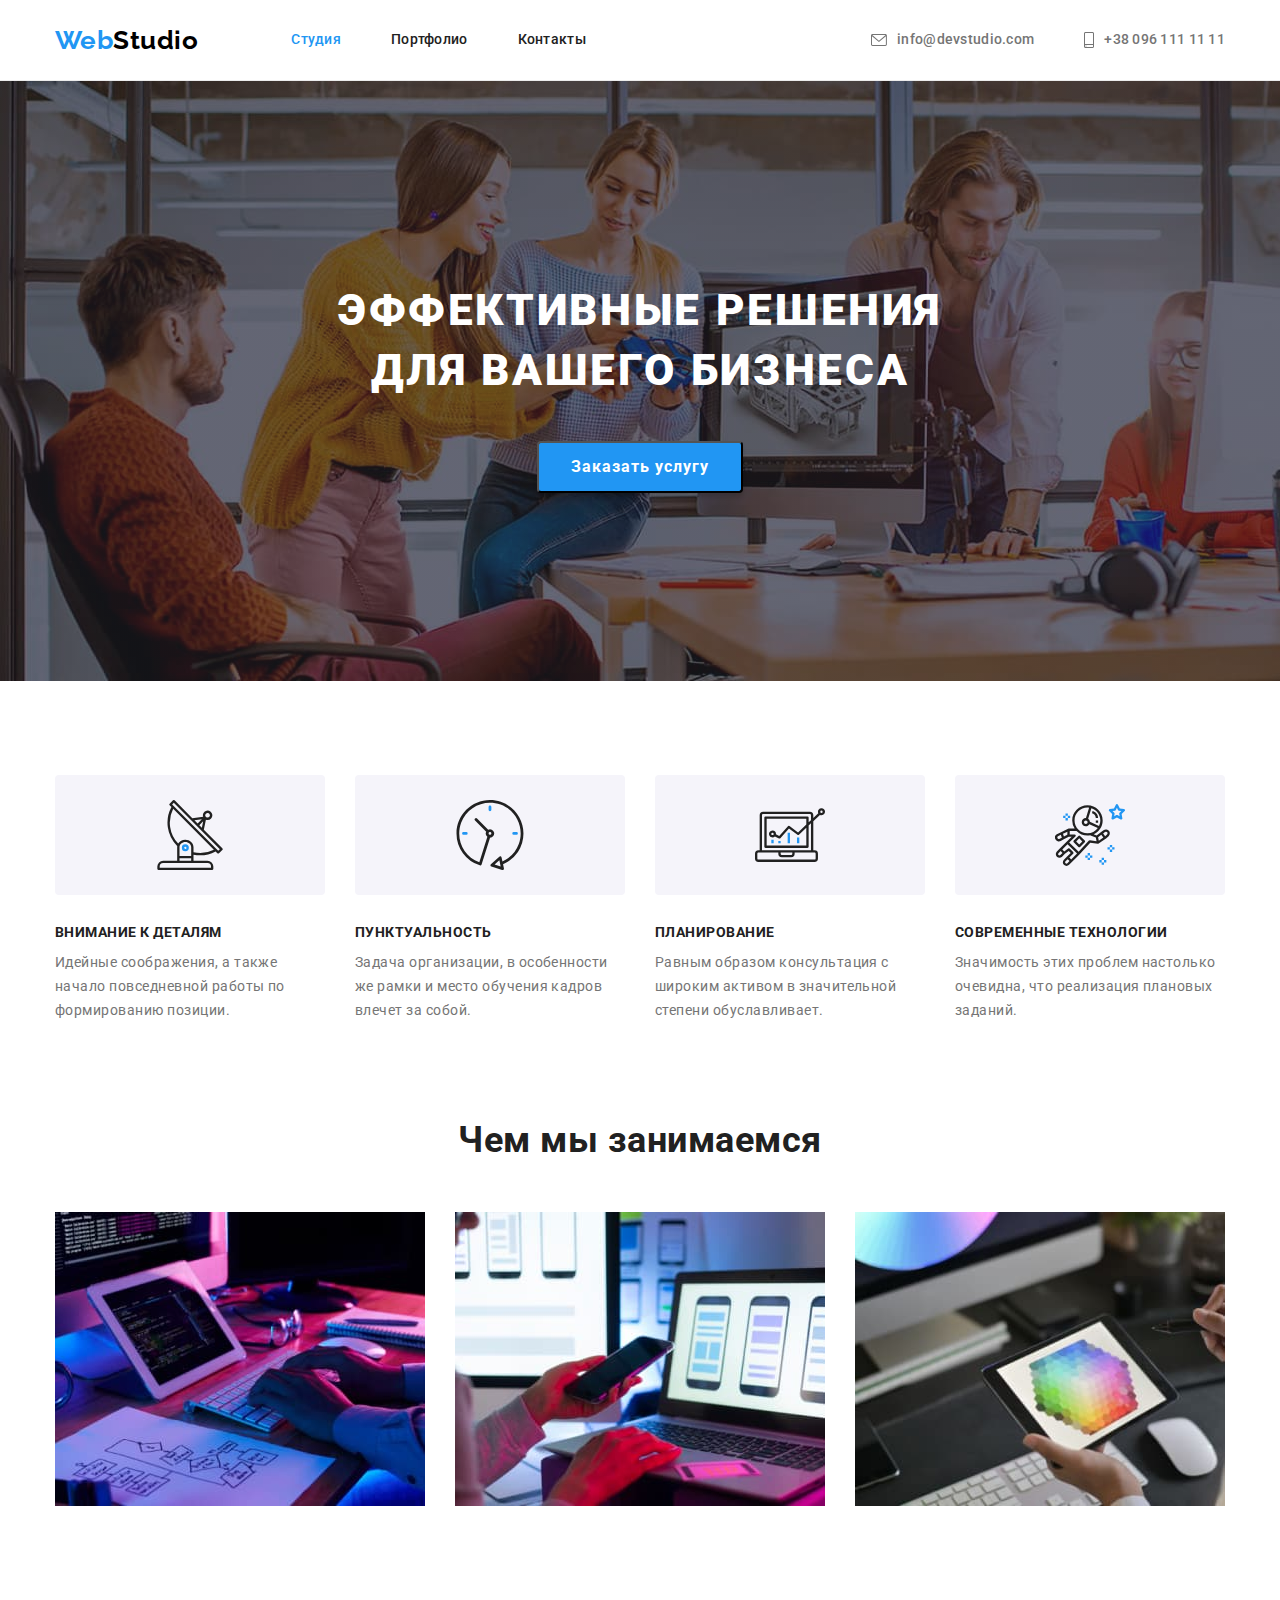
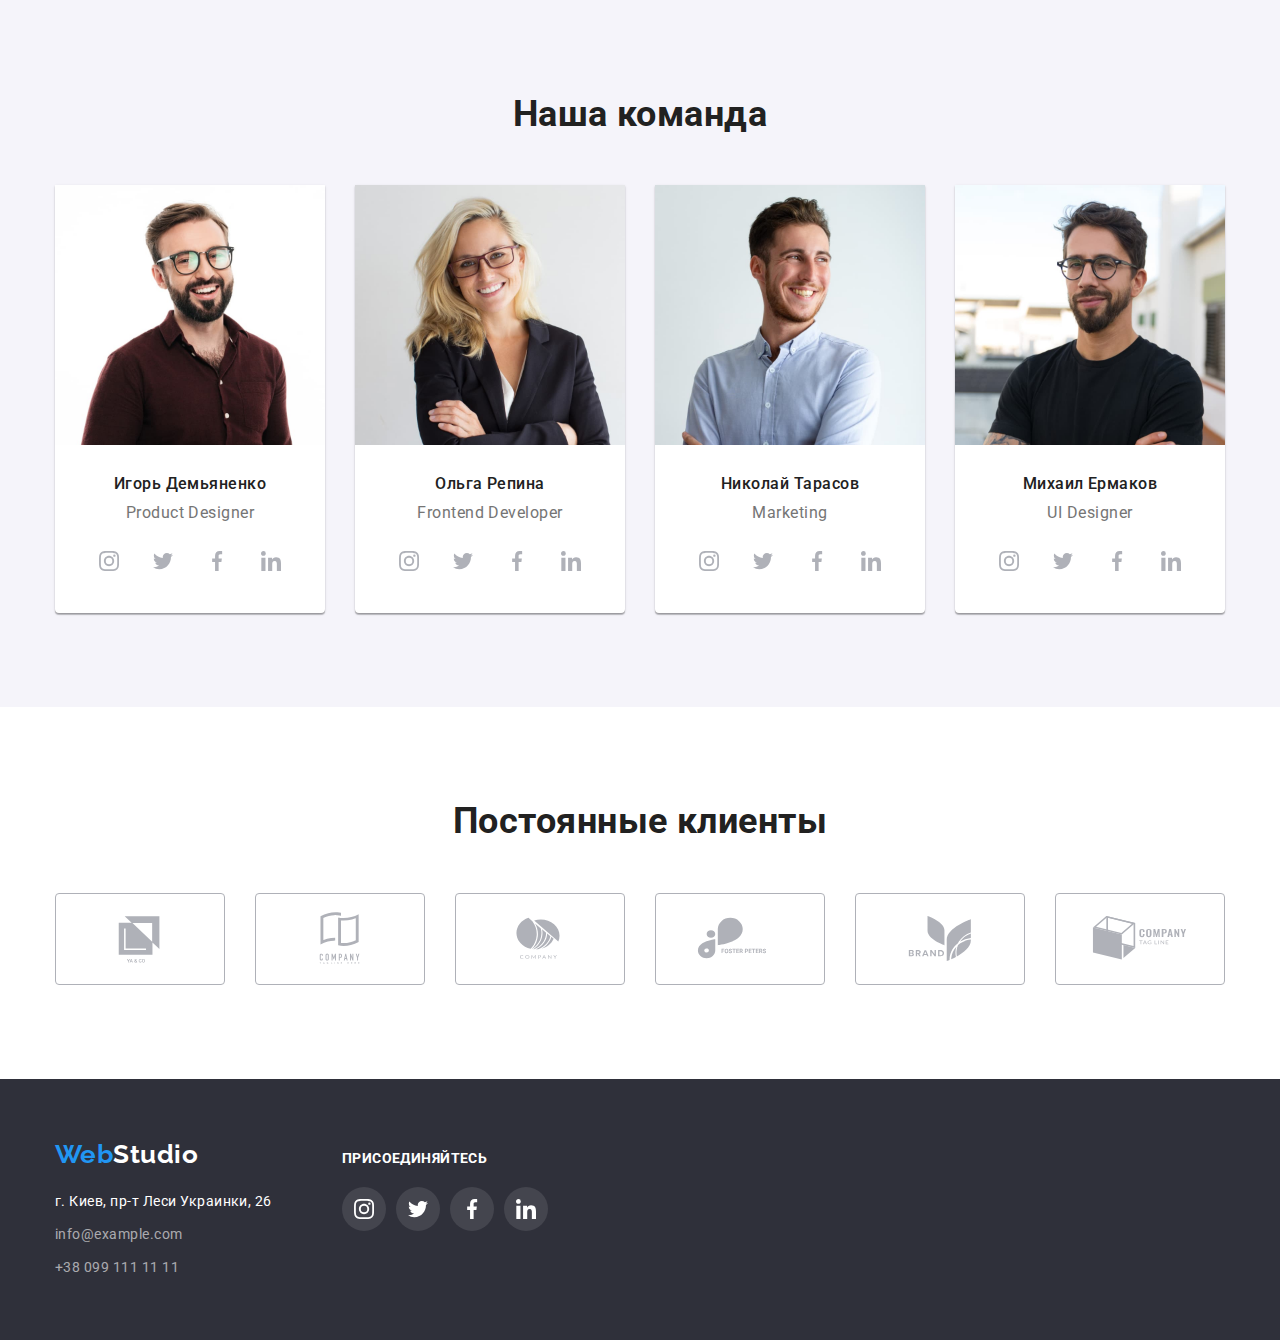
==== index.html @ 485bf885 "Вносит правки предыдущего ДЗ" ====
<!DOCTYPE html>
<html lang="ru">
  <head>
    <meta charset="UTF-8" />
    <meta http-equiv="X-UA-Compatible" content="IE=edge" />
    <meta name="viewport" content="width=device-width, initial-scale=1.0" />
    <title>WebStudio</title>
    <link rel="preconnect" href="https://fonts.googleapis.com" />
    <link rel="preconnect" href="https://fonts.gstatic.com" crossorigin />
    <link
      href="https://fonts.googleapis.com/css2?family=Raleway:wght@700&family=Roboto:wght@400;500;700;900&display=swap"
      rel="stylesheet"
    />
    <link rel="stylesheet" href="./modern-normalize.css" />
    <link rel="stylesheet" href="./css/styles.css" />
  </head>
  <body>
    <!-- шапка сайта-->
    <header class="page-header">
      <div class="container main-header">
        <nav class="main-header">
          <a class="logo-header" href="index.html"><span class="logo-accent">Web</span>Studio</a>
          <ul class="site-nav">
            <li class="item"><a href="" class="link current">Студия</a></li>
            <li class="item"><a href="portfolio.html" class="link">Портфолио</a></li>
            <li class="item"><a href="" class="link">Контакты</a></li>
          </ul>
        </nav>

        <ul class="auth-nav">
          <li class="item">
            <a href="mailto:info@devstudio.com" class="link"
              ><svg class="nav-icon" width="16" height="12">
                <use href="./images/icons.svg#letter"></use>
              </svg>
              info@devstudio.com</a
            >
          </li>
          <li class="item">
            <a href="tel:+380961111111" class="link">
              <svg class="nav-icon" width="10" height="16">
                <use href="./images/icons.svg#smartphone"></use>
              </svg>
              +38 096 111 11 11</a
            >
          </li>
        </ul>
      </div>
    </header>
    <main>
      <!-- Герой -->
      <section class="hero">
        <div class="container">
          <h1 class="hero-title">
            Эффективные решения<br />
            для вашего бизнеса
          </h1>
          <button type="button" class="hero-button">Заказать услугу</button>
        </div>
      </section>

      <!-- Преимущества -->

      <section class="section">
        <div class="container">
          <h2 class="visually-hidden">Наши преимущества</h2>
          <ul class="advantages-list">
            <li class="advantages-item">
              <div class="advantages-thumb">
                <svg class="advantages-icon">
                  <use href="./images/icons.svg#antenna"></use>
                </svg>
              </div>
              <h3 class="advantages-title">Внимание к деталям</h3>
              <p class="advantages-text">
                Идейные соображения, а также начало повседневной работы по формированию позиции.
              </p>
            </li>
            <li class="advantages-item">
              <div class="advantages-thumb">
                <svg class="advantages-icon">
                  <use href="./images/icons.svg#clock"></use>
                </svg>
              </div>

              <h3 class="advantages-title">Пунктуальность</h3>
              <p class="advantages-text">
                Задача организации, в особенности же рамки и место обучения кадров влечет за собой.
              </p>
            </li>
            <li class="advantages-item">
              <div class="advantages-thumb">
                <svg class="advantages-icon">
                  <use href="./images/icons.svg#diagram"></use>
                </svg>
              </div>

              <h3 class="advantages-title">Планирование</h3>
              <p class="advantages-text">
                Равным образом консультация с широким активом в значительной степени обуславливает.
              </p>
            </li>
            <li class="advantages-item">
              <div class="advantages-thumb">
                <svg class="advantages-icon">
                  <use href="./images/icons.svg#astronaut"></use>
                </svg>
              </div>

              <h3 class="advantages-title">Современные технологии</h3>
              <p class="advantages-text">
                Значимость этих проблем настолько очевидна, что реализация плановых заданий.
              </p>
            </li>
          </ul>
        </div>
      </section>
      <!-- Чем мы занимаемся -->
      <section class="works-section section">
        <div class="container">
          <h2 class="section-title">Чем мы занимаемся</h2>
          <ul class="works-list">
            <li class="item">
              <img
                src="./images/box-1.jpg"
                alt="руки на клавиатуре печатают разметку"
                width="370"
                height="294"
              />
            </li>
            <li class="item">
              <img
                src="./images/box-2.jpg"
                alt="женщина за ноутбуком держит смартфон в руке "
                width="370"
                height="294"
              />
            </li>
            <li class="item">
              <img
                src="./images/box-3.jpg"
                alt="планшет с градиентом цветов в руке"
                width="370"
                height="294"
              />
            </li>
          </ul>
        </div>
      </section>
      <!-- Наша команда -->
      <section class="section team">
        <div class="container">
          <h2 class="section-title">Наша команда</h2>
          <ul class="team-list">
            <li class="item">
              <img
                src="./images/command/1-igor.jpg"
                alt="Мужчина в очках и бордовой рубашке"
                width="270"
                height="260"
              />

              <div class="team-card-content">
                <h3 class="team-title">Игорь Демьяненко</h3>
                <p lang="en" class="team-text">Product Designer</p>
                <ul class="team-icon-list">
                  <li class="icon-item">
                    <a href="" class="team-link link">
                      <svg class="icon-networks" width="20" height="20">
                        <use href="./images/icons.svg#instagram"></use>
                      </svg>
                    </a>
                  </li>
                  <li class="icon-item">
                    <a href="" class="team-link link">
                      <svg class="icon-networks" width="20" height="20">
                        <use href="./images/icons.svg#twitter"></use>
                      </svg>
                    </a>
                  </li>
                  <li class="icon-item">
                    <a href="" class="team-link link">
                      <svg class="icon-networks" width="20" height="20">
                        <use href="./images/icons.svg#facebook"></use>
                      </svg>
                    </a>
                  </li>
                  <li class="icon-item">
                    <a href="" class="team-link link">
                      <svg class="icon-networks" width="20" height="20">
                        <use href="./images/icons.svg#linkedin"></use>
                      </svg>
                    </a>
                  </li>
                </ul>
              </div>
            </li>
            <li class="item">
              <img
                src="./images/command/2-olga.jpg"
                alt="Светловолосая женщина в очках"
                width="270"
                height="260"
              />

              <div class="team-card-content">
                <h3 class="team-title">Ольга Репина</h3>
                <p lang="en" class="team-text">Frontend Developer</p>
                <ul class="team-icon-list">
                  <li class="icon-item">
                    <a href="" class="team-link link">
                      <svg class="icon-networks" width="20" height="20">
                        <use href="./images/icons.svg#instagram"></use>
                      </svg>
                    </a>
                  </li>
                  <li class="icon-item">
                    <a href="" class="team-link link">
                      <svg class="icon-networks" width="20" height="20">
                        <use href="./images/icons.svg#twitter"></use>
                      </svg>
                    </a>
                  </li>
                  <li class="icon-item">
                    <a href="" class="team-link link">
                      <svg class="icon-networks" width="20" height="20">
                        <use href="./images/icons.svg#facebook"></use>
                      </svg>
                    </a>
                  </li>
                  <li class="icon-item">
                    <a href="" class="team-link link">
                      <svg class="icon-networks" width="20" height="20">
                        <use href="./images/icons.svg#linkedin"></use>
                      </svg>
                    </a>
                  </li>
                </ul>
              </div>
            </li>
            <li class="item">
              <img
                src="./images/command/3-nikolay.jpg"
                alt="Мужчина в голубой рубашке"
                width="270"
              />

              <div class="team-card-content">
                <h3 class="team-title">Николай Тарасов</h3>
                <p lang="en" class="team-text">Marketing</p>
                <ul class="team-icon-list">
                  <li class="icon-item">
                    <a href="" class="team-link link">
                      <svg class="icon-networks" width="20" height="20">
                        <use href="./images/icons.svg#instagram"></use>
                      </svg>
                    </a>
                  </li>
                  <li class="icon-item">
                    <a href="" class="team-link link">
                      <svg class="icon-networks" width="20" height="20">
                        <use href="./images/icons.svg#twitter"></use>
                      </svg>
                    </a>
                  </li>
                  <li class="icon-item">
                    <a href="" class="team-link link">
                      <svg class="icon-networks" width="20" height="20">
                        <use href="./images/icons.svg#facebook"></use>
                      </svg>
                    </a>
                  </li>
                  <li class="icon-item">
                    <a href="" class="team-link link">
                      <svg class="icon-networks" width="20" height="20">
                        <use href="./images/icons.svg#linkedin"></use>
                      </svg>
                    </a>
                  </li>
                </ul>
              </div>
            </li>
            <li class="item">
              <img
                src="./images/command/4-mihail.jpg"
                alt="Мужчина в очках и черной футболке"
                width="270"
                height="260"
              />

              <div class="team-card-content">
                <h3 class="team-title">Михаил Ермаков</h3>
                <p lang="en" class="team-text">UI Designer</p>
                <ul class="team-icon-list">
                  <li class="icon-item">
                    <a href="" class="team-link link">
                      <svg class="icon-networks" width="20" height="20">
                        <use href="./images/icons.svg#instagram"></use>
                      </svg>
                    </a>
                  </li>
                  <li class="icon-item">
                    <a href="" class="team-link link">
                      <svg class="icon-networks" width="20" height="20">
                        <use href="./images/icons.svg#twitter"></use>
                      </svg>
                    </a>
                  </li>
                  <li class="icon-item">
                    <a href="" class="team-link link">
                      <svg class="icon-networks" width="20" height="20">
                        <use href="./images/icons.svg#facebook"></use>
                      </svg>
                    </a>
                  </li>
                  <li class="icon-item">
                    <a href="" class="team-link link">
                      <svg class="icon-networks" width="20" height="20">
                        <use href="./images/icons.svg#linkedin"></use>
                      </svg>
                    </a>
                  </li>
                </ul>
              </div>
            </li>
          </ul>
        </div>
      </section>
      <!--Клиенты-->
      <section class="section">
        <div class="container">
          <h2 class="section-title">Постоянные клиенты</h2>
          <ul class="clients-list">
            <li class="clients-item item">
              <a class="clients-link link" href="">
                <svg class="icon-clients" width="106" height="60">
                  <use href="./images/icons.svg#Logo"></use>
                </svg>
              </a>
            </li>
            <li class="clients-item item">
              <a class="clients-link link" href="">
                <svg class="icon-clients" width="106" height="60">
                  <use href="./images/icons.svg#Logo-1"></use>
                </svg>
              </a>
            </li>
            <li class="clients-item item">
              <a class="clients-link link" href="">
                <svg class="icon-clients" width="106" height="60">
                  <use href="./images/icons.svg#Logo-2"></use>
                </svg>
              </a>
            </li>
            <li class="clients-item item">
              <a class="clients-link link" href="">
                <svg class="icon-clients" width="106" height="60">
                  <use href="./images/icons.svg#Logo-3"></use>
                </svg>
              </a>
            </li>
            <li class="clients-item item">
              <a class="clients-link link" href="">
                <svg class="icon-clients" width="106" height="60">
                  <use href="./images/icons.svg#Logo-4"></use>
                </svg>
              </a>
            </li>
            <li class="clients-item item">
              <a class="clients-link link" href="">
                <svg class="icon-clients" width="106" height="60">
                  <use href="./images/icons.svg#Logo-5"></use>
                </svg>
              </a>
            </li>
          </ul>
        </div>
      </section>
    </main>
    <!-- Футер -->
    <footer class="main-footer">
      <div class="container footer-box">
        <div>
          <a class="logo-footer" href="index.html"><span class="logo-accent">Web</span>Studio</a>
          <address>
            <ul class="add">
              <li class="add-item item">
                <a
                  href="https://goo.gl/maps/64KcN4ARRGodhjcC8"
                  class="add-link"
                  target="_blank"
                  rel="noopener noreferrer nofollow"
                >
                  г. Киев, пр-т Леси Украинки, 26</a
                >
              </li>
              <li class="add-item item">
                <a href="mailto:info@example.com" class="link">info@example.com</a>
              </li>
              <li class="add-item item">
                <a href="tel:+380991111111" class="link">+38 099 111 11 11</a>
              </li>
            </ul>
          </address>
        </div>
        <div class="footer-networks">
          <p class="footer-text">присоединяйтесь</p>
          <ul class="footer-icon-list">
            <li class="icon-item">
              <a href="" class="footer-link link">
                <svg class="icon-networks" width="20" height="20">
                  <use href="./images/icons.svg#instagram"></use>
                </svg>
              </a>
            </li>
            <li class="icon-item">
              <a href="" class="footer-link link">
                <svg class="icon-networks" width="20" height="20">
                  <use href="./images/icons.svg#twitter"></use>
                </svg>
              </a>
            </li>
            <li class="icon-item">
              <a href="" class="footer-link link">
                <svg class="icon-networks" width="20" height="20">
                  <use href="./images/icons.svg#facebook"></use>
                </svg>
              </a>
            </li>
            <li class="icon-item">
              <a href="" class="footer-link link">
                <svg class="icon-networks" width="20" height="20">
                  <use href="./images/icons.svg#linkedin"></use>
                </svg>
              </a>
            </li>
          </ul>
        </div>
      </div>
    </footer>
  </body>
</html>
---- css/styles.css ----
/* основной цвет текста #757575 */
/* цвет заголовков #212121 */
/* акцент #2196F3 */
/* белый цвет текста #FFFFFF */
/* черный цвет лого #000000 */
/* цвет  фона нашей команды  #F5F4FA*/
/* цвет фона футера #2F303A */
/* цвет с прозрачностью rgba(255, 255, 255, 0.6); */
/* цвет соцсетей #AFB1B8 */
:root {
  --primary-text-color: #757575;
  --title-color: #212121;
  --accent-color: #2196f3;
  --primary-white-color: #ffffff;
  --logo-black-color: #000000;
  --networks-icons-color: #afb1b8;
  --background-color-command: #f5f4fa;
  --background-color-footer: #2f303a;
  --border-portfolio-color: #eeeeee;
  --background-footer-icon: rgba(255, 255, 255, 0.1);
  --box-shadow-color: 0px 1px 3px rgba(0, 0, 0, 0.12), 0px 1px 1px rgba(0, 0, 0, 0.14),
    0px 2px 1px rgba(0, 0, 0, 0.2);
  --box-shadow-button-filter: 0px 3px 1px rgba(0, 0, 0, 0.1), 0px 1px 2px rgba(0, 0, 0, 0.08),
    0px 2px 2px rgba(0, 0, 0, 0.12);
  --box-shadow-exemples-work: 0px 1px 1px rgba(0, 0, 0, 0.12), 0px 4px 4px rgba(0, 0, 0, 0.06),
    1px 4px 6px rgba(0, 0, 0, 0.16);
  --main-gap: 30px;
}
body {
  margin: 0;
  color: var(--primary-text-color);
  background-color: var(--primary-white-color);

  font-family: 'Roboto', sans-serif;
  letter-spacing: 0.03em;
}
img {
  display: block;
  max-width: 100%;
  height: auto;
}
ul {
  padding: 0;
  margin: 0;
  list-style: none;
}
.container {
  margin-left: auto;
  margin-right: auto;
  width: 1200px;
  padding-left: 15px;
  padding-right: 15px;
}

.visually-hidden {
  position: absolute;
  white-space: nowrap;
  width: 1px;
  height: 1px;
  overflow: hidden;
  border: 0;
  padding: 0;
  clip: rect(0 0 0 0);
  clip-path: inset(50%);
  margin: -1px;
}

/* -------LOGO------ */

.logo-header,
.logo-footer {
  font-family: 'Raleway', cursive;
  font-weight: 700;
  font-size: 26px;
  line-height: 1.19;
  text-decoration: none;
}

.logo-header {
  margin-right: 93px;

  color: var(--logo-black-color);
}
.logo-accent {
  color: var(--accent-color);
}
.logo-footer {
  display: inline-block;
  margin-bottom: 20px;

  color: var(--primary-white-color);
}

/* ----------HEADER--------*/
.main-header {
  display: flex;
  align-items: center;
}
.site-nav {
  display: flex;
}

.site-nav .item:not(:last-child) {
  margin-right: 50px;
}

.site-nav .link {
  display: block;
  padding-top: 32px;
  padding-bottom: 32px;

  color: var(--title-color);
  font-weight: 500;
  font-size: 14px;
  line-height: 1.14;
  letter-spacing: 0.02em;
  text-decoration: none;
}
.site-nav .link:hover,
.site-nav .link:focus {
  color: var(--accent-color);
}
.site-nav .link.current {
  color: var(--accent-color);
}
/* -----------AUTH-NAV-------- */
.auth-nav {
  display: flex;
  margin-left: auto;
}
.auth-nav .item + .item {
  margin-left: 50px;
}
.auth-nav .link {
  display: flex;
  color: var(--primary-text-color);
  font-weight: 500;
  font-size: 14px;
  line-height: 1.14;
  letter-spacing: 0.02em;
  text-decoration: none;
  align-items: center;
}
.nav-icon {
  margin-right: 10px;
  fill: currentColor;
}
.auth-nav .link:hover,
.auth-nav .link:focus {
  color: var(--accent-color);
}
.page-header {
  background-color: var(--primary-white-color);
  border-bottom: 1px solid #ececec;
}
/*-------HERO--------*/

.hero {
  max-width: 1600px;
  height: 600px;
  margin-left: auto;
  margin-right: auto;
  background-image: linear-gradient(to right, rgba(47, 48, 58, 0.4), rgba(47, 48, 58, 0.4)),
    url(../images/overlay.jpg);
  padding: 200px 0;
  background-color: var(--background-color-footer);
  text-align: center;
}
.hero-title {
  margin-top: 0;
  margin-bottom: 40px;

  color: var(--primary-white-color);
  font-weight: 900;
  font-size: 44px;
  line-height: 1.36;
  letter-spacing: 0.06em;
  text-transform: uppercase;
}
.hero .hero-button {
  display: inline-block;
  padding: 10px 32px;

  color: var(--primary-white-color);
  background-color: var(--accent-color);
  box-shadow: 0px 4px 4px rgba(0, 0, 0, 0.15);

  font-weight: 700;
  font-size: 16px;
  line-height: 1.8;
  align-items: center;
  letter-spacing: 0.06em;
  border-radius: 4px;
  font-family: inherit;
  cursor: pointer;
}

/* основной контент */
.section {
  padding-top: 94px;
  padding-bottom: 94px;
}
.works-section {
  padding-top: 0;
}
.section-title {
  margin-top: 0;
  margin-bottom: 50px;

  color: var(--title-color);

  font-weight: 700;
  font-size: 36px;
  line-height: 1.16;
  text-align: center;
}
.team-title,
.advantages-title,
.portfolio-title {
  margin-top: 0;
  margin-bottom: 10px;
  color: var(--title-color);

  font-weight: 700;
  font-size: 14px;
  line-height: 1.14;
}

/* ------ADVANTAGES-------- */
.advantages-list {
  display: flex;
}
.advantages-item {
  flex-basis: calc(100% / 4);
}

.advantages-item:not(:last-child) {
  margin-right: var(--main-gap);
}

.advantages-title {
  text-transform: uppercase;
}
.advantages-text {
  margin-top: 0;
  margin-bottom: 0;
  font-size: 14px;
  line-height: 1.71;
  height: 75px;
}
.advantages-thumb {
  display: flex;
  justify-content: center;
  align-items: center;
  height: 120px;

  margin-bottom: var(--main-gap);

  background-color: var(--background-color-command);
  border-radius: 4px;
}

.advantages-icon {
  width: 70px;
  height: 70px;
}
/* --------WORKS------- */
.works-list {
  display: flex;
}
.works-list .item:not(:last-child) {
  margin-right: var(--main-gap);
}
/* --------TEAM------- */
.team-list .item:not(:last-child) {
  margin-right: var(--main-gap);
}
.team-list .item {
  background-color: var(--primary-white-color);
  box-shadow: var(--box-shadow-color);
  border-radius: 0px 0px 4px 4px;
}
.team-list {
  display: flex;
}

.team-card-content {
  text-align: center;
  padding-top: var(--main-gap);
  padding-bottom: var(--main-gap);
}
.team-title {
  font-weight: 500;
  font-size: 16px;
  line-height: 1.18;
}
.team {
  background-color: var(--background-color-command);
}
.team-text {
  margin-top: 0;
  margin-bottom: 16px;
  font-size: 16px;
  line-height: 1.18;
}
.team-icon-list {
  display: flex;
  padding: 0px 32px;
}
.team-link {
  display: flex;
  justify-content: center;
  align-items: center;
  color: var(--networks-icons-color);
  width: 44px;
  height: 44px;

  border-radius: 50%;
}

.team-link:hover,
.team-link:focus {
  color: var(--primary-white-color);
  background-color: var(--accent-color);
}
.icon-networks {
  fill: currentColor;
}
.icon-item:not(:last-child) {
  margin-right: 10px;
}

/* ------------KLIENTS---------- */

.clients-list {
  display: flex;
}
.clients-link {
  display: flex;
  border: 1px solid var(--networks-icons-color);
  border-radius: 4px;
  width: 170px;
  height: 92px;
  justify-content: center;
  align-items: center;
  color: var(--networks-icons-color);
}
.icon-clients {
  fill: currentColor;
}

.clients-item:not(:last-child) {
  margin-right: var(--main-gap);
}
.clients-link:hover,
.clients-link:focus {
  color: var(--accent-color);
  border: 1px solid var(--accent-color);
}

/* -----------FOOTER--------  */

.footer-box {
  display: flex;
  align-items: baseline;
}
.add {
  font-style: normal;
}
.add-item:not(:last-child) {
  margin-bottom: 9px;
}

.add .link {
  color: rgba(255, 255, 255, 0.6);

  font-size: 14px;
  line-height: 1.71;
  text-decoration: none;
}
.add .add-link {
  color: var(--primary-white-color);

  font-size: 14px;
  line-height: 1.71;
  text-decoration: none;
}
.main-footer {
  padding: 60px 0;
  background-color: var(--background-color-footer);
}

.footer-networks {
  margin-left: 70px;
}
.footer-text {
  margin-bottom: 20px;
  color: var(--primary-white-color);

  margin-top: 0;
  margin-bottom: 20px;
  font-weight: 700;
  font-size: 14px;
  line-height: 1.14;
  letter-spacing: 0.03em;
  text-transform: uppercase;
}
.footer-icon-list {
  display: flex;
}
.footer-link {
  display: flex;
  justify-content: center;
  align-items: center;

  color: var(--primary-white-color);

  width: 44px;
  height: 44px;

  border-radius: 50%;
  background-color: var(--background-footer-icon);
}
.footer-link:hover,
.footer-link:focus {
  background-color: var(--accent-color);
}
/*-----------FILTER--------- */
.filter {
  margin-bottom: 50px;
  display: flex;
  justify-content: center;
}
.filter > .item:not(:last-child) {
  margin-right: 8px;
}
.filter-button {
  border: transparent;
  font-family: inherit;
  cursor: pointer;
  padding: 6px 22px;

  color: var(--title-color);
  background-color: var(--background-color-command);

  font-weight: 500;
  font-size: 16px;
  line-height: 1.62;
  border-radius: 4px;
  text-align: center;
  letter-spacing: 0.03em;
}
.filter-button:hover,
.filter-button:focus {
  color: var(--primary-white-color);
  background-color: var(--accent-color);
  box-shadow: var(--box-shadow-button-filter);
}
.exemples-list {
  display: flex;
  flex-wrap: wrap;

  margin-right: calc(-1 * var(--main-gap));
  margin-bottom: calc(-1 * var(--main-gap));
}
.exemples-item {
  margin-right: var(--main-gap);
  margin-bottom: var(--main-gap);
}

.card-content {
  padding: 20px 24px;
  border: 1px solid var(--border-portfolio-color);
}
.portfolio-title {
  margin-top: 0;
  margin-bottom: 4px;
  font-size: 18px;
  line-height: 2;
  letter-spacing: 0.06em;
}

.portfolio-text {
  margin-top: 0;
  margin-bottom: 0;
  font-size: 16px;
  line-height: 1.87;
  color: var(--primary-text-color);
}
.work-exemples {
  display: block;
  text-decoration: none;
}
.work-exemples:hover,
.work-exemples:focus {
  box-shadow: var(--box-shadow-exemples-work);
}
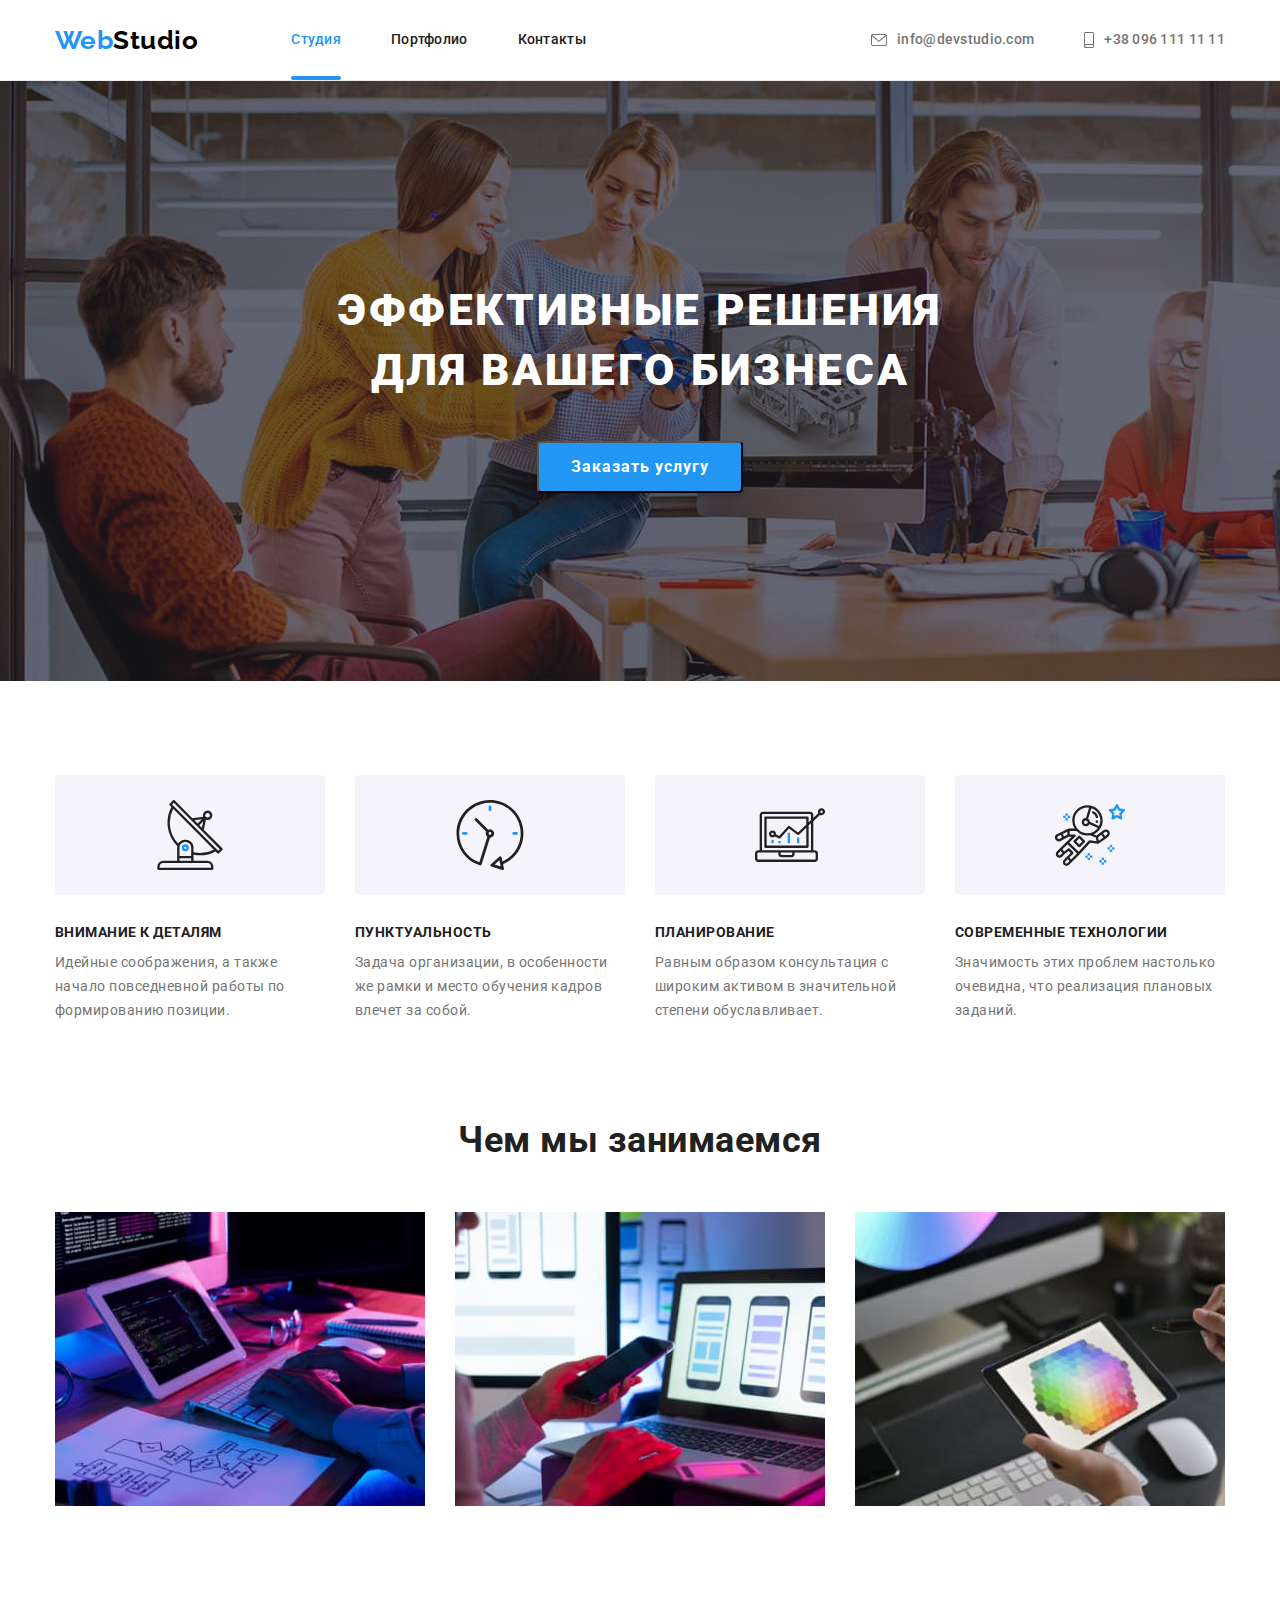
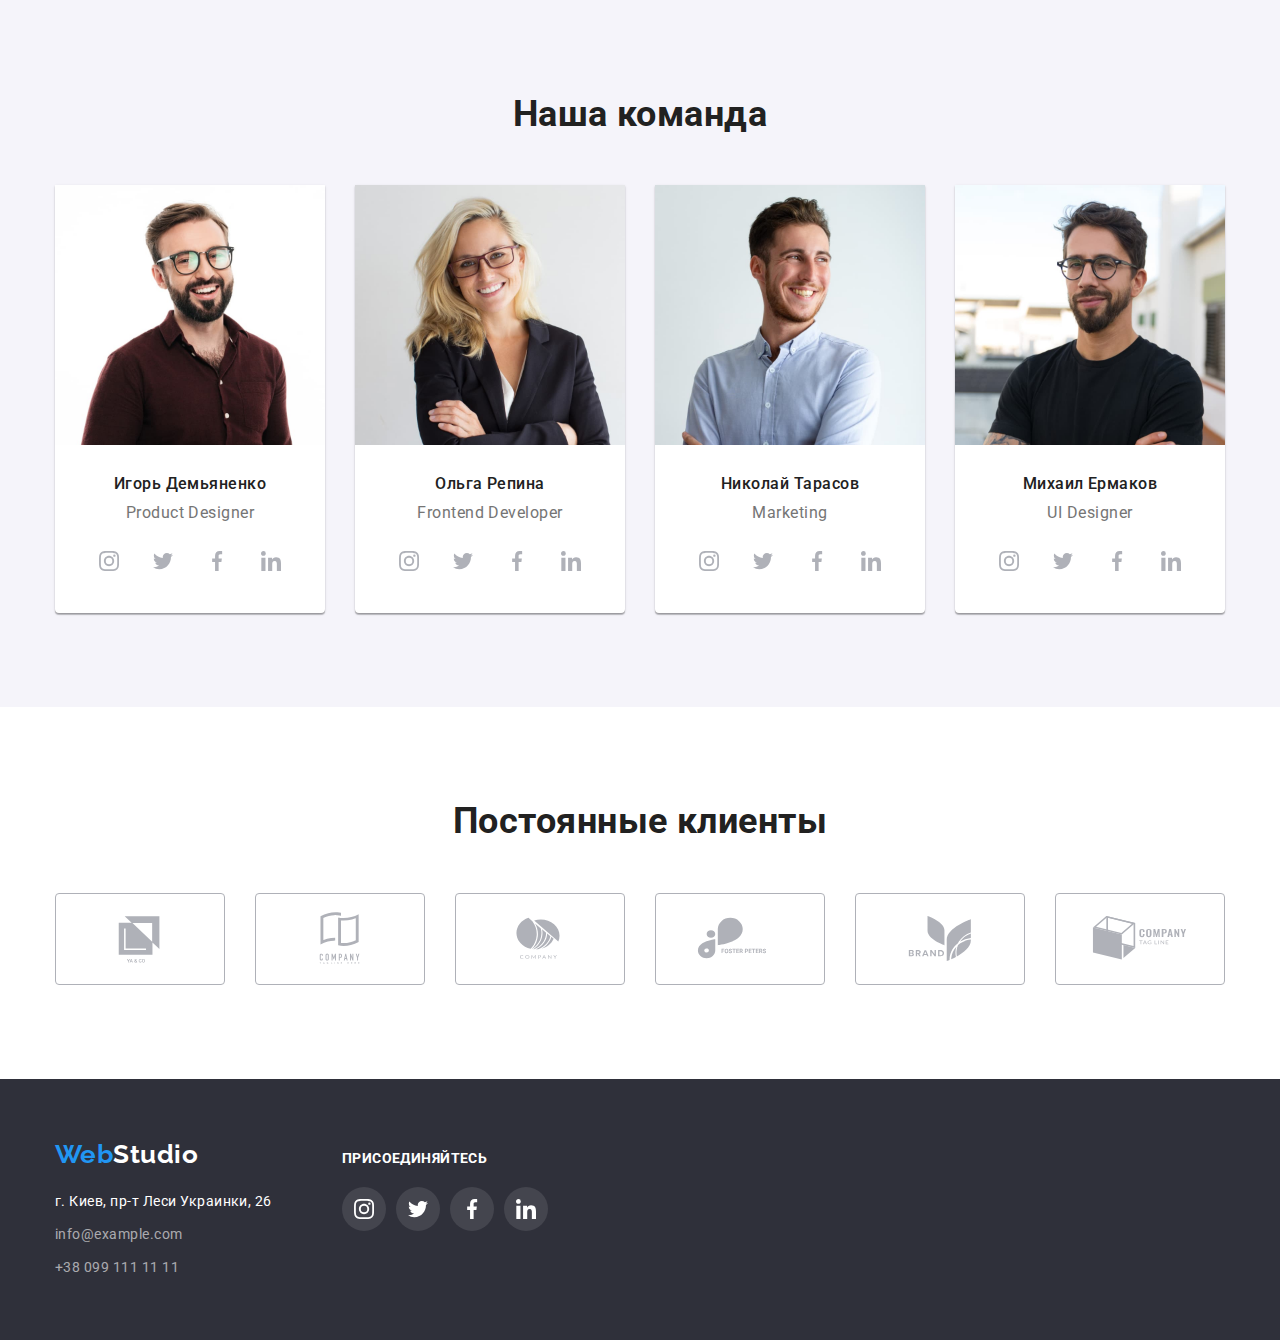
==== commit 46f4a709: "добавляет всплывающий текст в портфолио" ====
--- a/index.html
+++ b/index.html
@@ -21,7 +21,9 @@
         <nav class="main-header">
           <a class="logo-header" href="index.html"><span class="logo-accent">Web</span>Studio</a>
           <ul class="site-nav">
-            <li class="item"><a href="" class="link current">Студия</a></li>
+            <li class="item">
+              <div class="current-studio"><a href="" class="link current">Студия</a></div>
+            </li>
             <li class="item"><a href="portfolio.html" class="link">Портфолио</a></li>
             <li class="item"><a href="" class="link">Контакты</a></li>
           </ul>
--- a/css/styles.css
+++ b/css/styles.css
@@ -123,6 +123,22 @@
 .site-nav .link.current {
   color: var(--accent-color);
 }
+.current-studio {
+  position: relative;
+}
+.current-portfolio {
+  position: relative;
+}
+.site-nav .link.current::after {
+  position: absolute;
+  bottom: 0;
+  right: 0;
+  content: '';
+  width: 100%;
+  height: 4px;
+  background-color: var(--accent-color);
+  border-radius: 2px;
+}
 /* -----------AUTH-NAV-------- */
 .auth-nav {
   display: flex;
@@ -467,6 +483,35 @@
   margin-right: var(--main-gap);
   margin-bottom: var(--main-gap);
 }
+.card-thumb {
+  position: relative;
+}
+.card-thumb::before {
+  position: absolute;
+  content: '';
+  width: 100%;
+  height: 100%;
+  background-color: rgba(33, 150, 243, 0.9);
+
+  opacity: 0;
+}
+
+.thumb-text {
+  position: absolute;
+  top: 50%;
+  left: 50%;
+  transform: translate(-50%, -50%);
+
+  width: 322px;
+}
+.card-text {
+  margin: 0px;
+  font-size: 18px;
+  line-height: 1.56;
+  letter-spacing: 0.03em;
+  color: var(--primary-white-color);
+  opacity: 0;
+}
 
 .card-content {
   padding: 20px 24px;
@@ -491,6 +536,15 @@
   display: block;
   text-decoration: none;
 }
+.work-exemples:hover .card-thumb::before,
+.work-exemples:focus .card-thumb::before {
+  opacity: 1;
+}
+.work-exemples:hover .card-text,
+.work-exemples:focus .card-text {
+  opacity: 1;
+}
+
 .work-exemples:hover,
 .work-exemples:focus {
   box-shadow: var(--box-shadow-exemples-work);
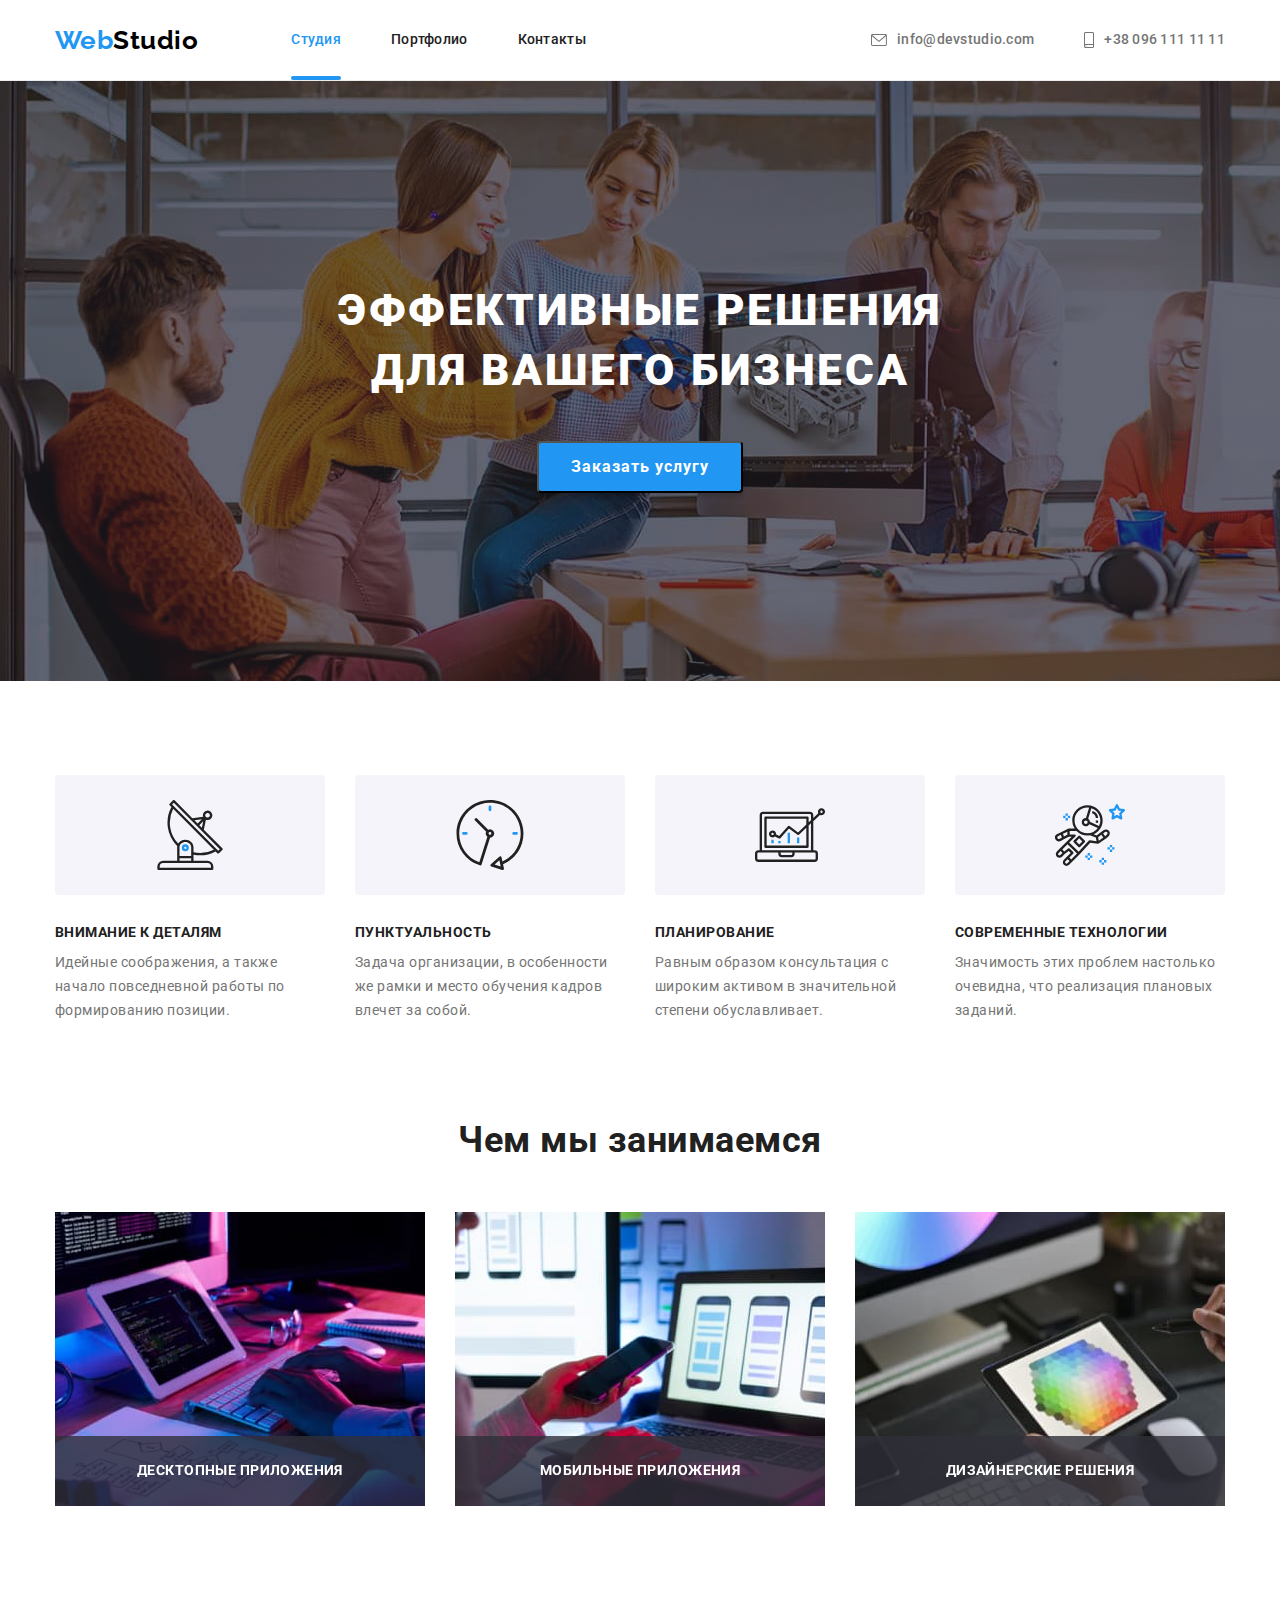
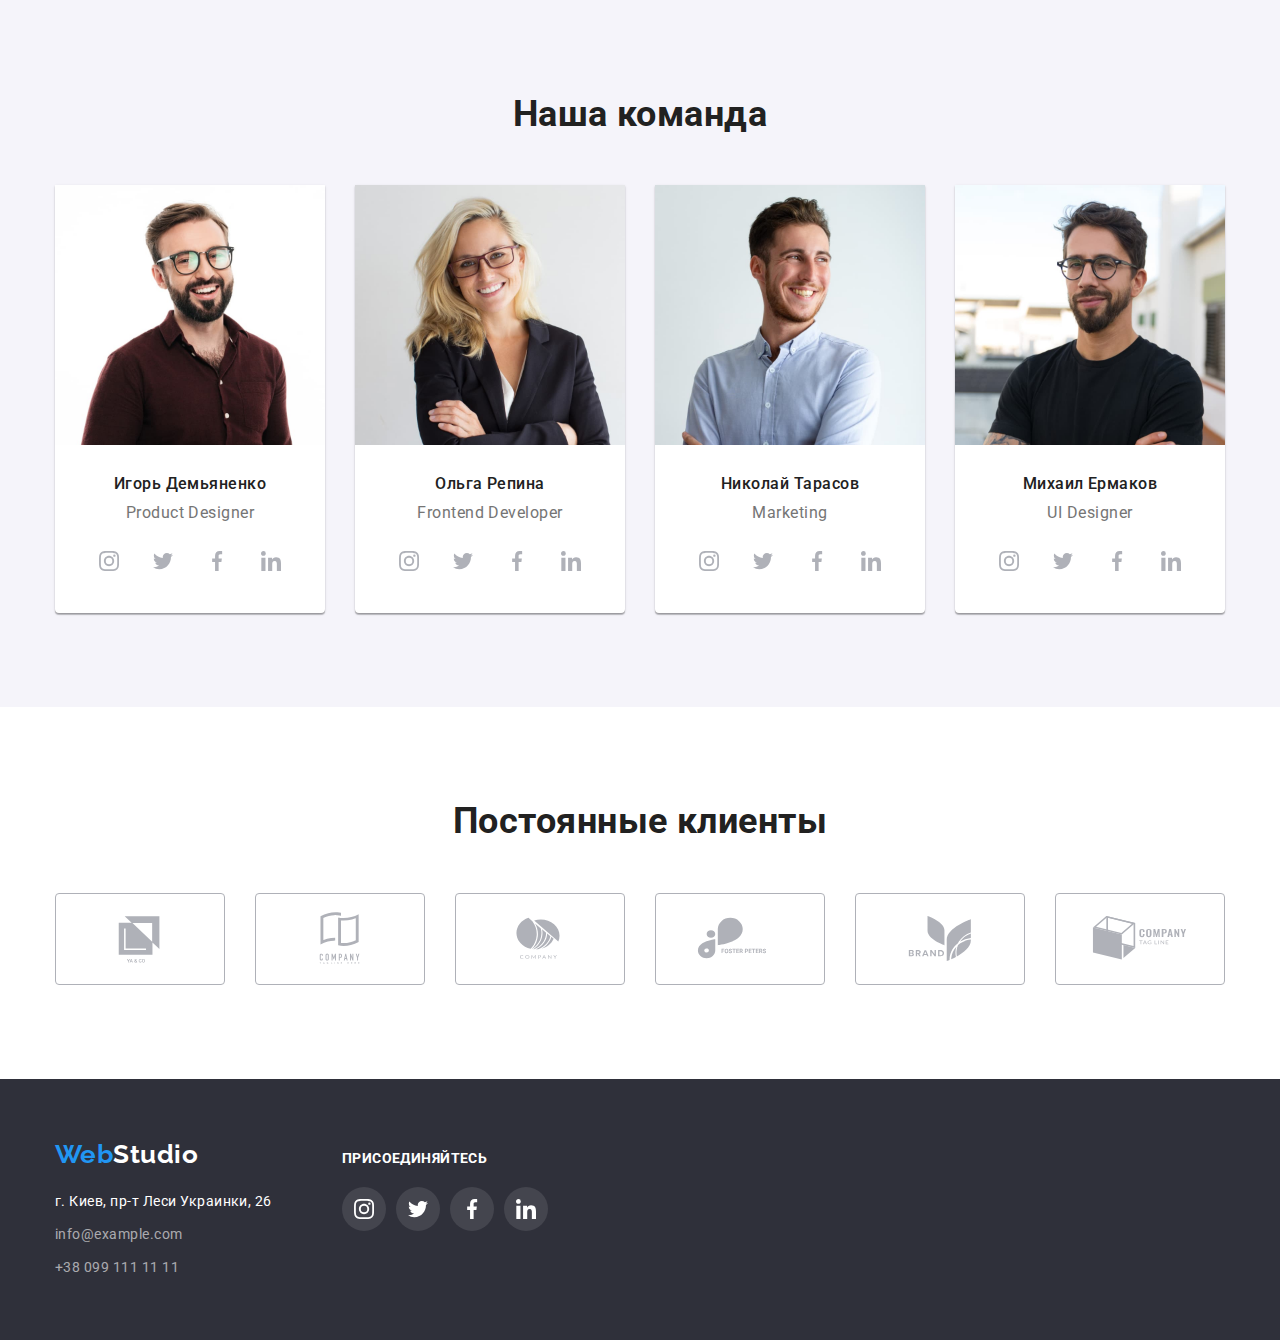
==== commit 2748ad25: "оформляет секцию чем мы занимаемся"" ====
--- a/index.html
+++ b/index.html
@@ -57,7 +57,16 @@
             Эффективные решения<br />
             для вашего бизнеса
           </h1>
-          <button type="button" class="hero-button">Заказать услугу</button>
+          <div class="backdrop is-hidden" data-modal>
+            <div class="modal">
+              <button type="button" class="button-modal" data-modal-close>
+                <svg class="hero-icon" width="18" height="18">
+                  <use href="./images/icons.svg#close-black"></use>
+                </svg>
+              </button>
+            </div>
+          </div>
+          <button type="button" class="hero-button" data-modal-open>Заказать услугу</button>
         </div>
       </section>
 
@@ -122,29 +131,38 @@
         <div class="container">
           <h2 class="section-title">Чем мы занимаемся</h2>
           <ul class="works-list">
-            <li class="item">
+            <li class="works-item item">
               <img
                 src="./images/box-1.jpg"
                 alt="руки на клавиатуре печатают разметку"
                 width="370"
                 height="294"
               />
-            </li>
-            <li class="item">
+              <div class="works-background-text">
+                <p class="works-text">Десктопные приложения</p>
+              </div>
+            </li>
+            <li class="works-item item">
               <img
                 src="./images/box-2.jpg"
                 alt="женщина за ноутбуком держит смартфон в руке "
                 width="370"
                 height="294"
               />
-            </li>
-            <li class="item">
+              <div class="works-background-text">
+                <p class="works-text">Мобильные приложения</p>
+              </div>
+            </li>
+            <li class="works-item item">
               <img
                 src="./images/box-3.jpg"
                 alt="планшет с градиентом цветов в руке"
                 width="370"
                 height="294"
               />
+              <div class="works-background-text">
+                <p class="works-text">Дизайнерские решения</p>
+              </div>
             </li>
           </ul>
         </div>
@@ -440,5 +458,6 @@
         </div>
       </div>
     </footer>
+    <script src="./js/modal.js"></script>
   </body>
 </html>
--- a/css/styles.css
+++ b/css/styles.css
@@ -24,7 +24,12 @@
     0px 2px 2px rgba(0, 0, 0, 0.12);
   --box-shadow-exemples-work: 0px 1px 1px rgba(0, 0, 0, 0.12), 0px 4px 4px rgba(0, 0, 0, 0.06),
     1px 4px 6px rgba(0, 0, 0, 0.16);
+  --box-shadow-modal: 0px 1px 3px rgba(0, 0, 0, 0.12), 0px 1px 1px rgba(0, 0, 0, 0.14),
+    0px 2px 1px rgba(0, 0, 0, 0.2);
+  --backdrop-color: rgba(0, 0, 0, 0.2);
   --main-gap: 30px;
+  --timing-function: cubic-bezier(0.4, 0, 0.2, 1);
+  --time: 250ms;
 }
 body {
   margin: 0;
@@ -33,6 +38,15 @@
 
   font-family: 'Roboto', sans-serif;
   letter-spacing: 0.03em;
+}
+h1,
+h2,
+h3,
+h4,
+h5,
+h6,
+p {
+  margin: 0;
 }
 img {
   display: block;
@@ -115,6 +129,8 @@
   line-height: 1.14;
   letter-spacing: 0.02em;
   text-decoration: none;
+
+  transition: color var(--time) var(--timing-function);
 }
 .site-nav .link:hover,
 .site-nav .link:focus {
@@ -134,6 +150,7 @@
   bottom: 0;
   right: 0;
   content: '';
+
   width: 100%;
   height: 4px;
   background-color: var(--accent-color);
@@ -149,13 +166,17 @@
 }
 .auth-nav .link {
   display: flex;
+
   color: var(--primary-text-color);
+
   font-weight: 500;
   font-size: 14px;
   line-height: 1.14;
   letter-spacing: 0.02em;
   text-decoration: none;
   align-items: center;
+
+  transition: color var(--time) var(--timing-function);
 }
 .nav-icon {
   margin-right: 10px;
@@ -258,8 +279,6 @@
   text-transform: uppercase;
 }
 .advantages-text {
-  margin-top: 0;
-  margin-bottom: 0;
   font-size: 14px;
   line-height: 1.71;
   height: 75px;
@@ -286,6 +305,31 @@
 }
 .works-list .item:not(:last-child) {
   margin-right: var(--main-gap);
+}
+.works-item {
+  position: relative;
+}
+.works-text {
+  font-weight: 700;
+  font-size: 14px;
+  line-height: 1.14;
+  text-align: center;
+  letter-spacing: 0.03em;
+  text-transform: uppercase;
+  color: var(--primary-white-color);
+}
+.works-background-text {
+  position: absolute;
+  bottom: 0;
+  left: 0;
+  height: 70px;
+  width: 100%;
+
+  display: flex;
+  justify-content: center;
+  align-items: center;
+
+  background-color: rgba(47, 48, 58, 0.8);
 }
 /* --------TEAM------- */
 .team-list .item:not(:last-child) {
@@ -314,7 +358,6 @@
   background-color: var(--background-color-command);
 }
 .team-text {
-  margin-top: 0;
   margin-bottom: 16px;
   font-size: 16px;
   line-height: 1.18;
@@ -332,6 +375,8 @@
   height: 44px;
 
   border-radius: 50%;
+  transition: background-color var(--time) var(--timing-function),
+    color var(--time) var(--timing-function);
 }
 
 .team-link:hover,
@@ -353,13 +398,18 @@
 }
 .clients-link {
   display: flex;
-  border: 1px solid var(--networks-icons-color);
+
   border-radius: 4px;
   width: 170px;
   height: 92px;
   justify-content: center;
   align-items: center;
+
   color: var(--networks-icons-color);
+  border: 1px solid var(--networks-icons-color);
+
+  transition: background-color var(--time) var(--timing-function),
+    color var(--time) var(--timing-function);
 }
 .icon-clients {
   fill: currentColor;
@@ -413,7 +463,6 @@
   margin-bottom: 20px;
   color: var(--primary-white-color);
 
-  margin-top: 0;
   margin-bottom: 20px;
   font-weight: 700;
   font-size: 14px;
@@ -428,14 +477,14 @@
   display: flex;
   justify-content: center;
   align-items: center;
-
-  color: var(--primary-white-color);
-
   width: 44px;
   height: 44px;
+  color: var(--primary-white-color);
 
   border-radius: 50%;
   background-color: var(--background-footer-icon);
+
+  transition: background-color var(--time) var(--timing-function);
 }
 .footer-link:hover,
 .footer-link:focus {
@@ -465,6 +514,10 @@
   border-radius: 4px;
   text-align: center;
   letter-spacing: 0.03em;
+
+  transition: color var(--time) var(--timing-function),
+    background-color var(--time) var(--timing-function),
+    box-shadow var(--time) var(--timing-function);
 }
 .filter-button:hover,
 .filter-button:focus {
@@ -485,32 +538,34 @@
 }
 .card-thumb {
   position: relative;
-}
-.card-thumb::before {
-  position: absolute;
-  content: '';
+  overflow: hidden;
+}
+
+.thumb-overlay {
+  position: absolute;
+  top: 0;
+  left: 0;
   width: 100%;
   height: 100%;
   background-color: rgba(33, 150, 243, 0.9);
 
+  transform: translateY(100%);
+  transition: transform var(--time) var(--timing-function);
+
   opacity: 0;
 }
-
-.thumb-text {
+.card-text {
   position: absolute;
   top: 50%;
   left: 50%;
   transform: translate(-50%, -50%);
-
   width: 322px;
-}
-.card-text {
+
   margin: 0px;
   font-size: 18px;
   line-height: 1.56;
   letter-spacing: 0.03em;
   color: var(--primary-white-color);
-  opacity: 0;
 }
 
 .card-content {
@@ -535,13 +590,12 @@
 .work-exemples {
   display: block;
   text-decoration: none;
-}
-.work-exemples:hover .card-thumb::before,
-.work-exemples:focus .card-thumb::before {
-  opacity: 1;
-}
-.work-exemples:hover .card-text,
-.work-exemples:focus .card-text {
+
+  transition: box-shadow var(--time) var(--timing-function);
+}
+.work-exemples:hover .thumb-overlay,
+.work-exemples:focus .thumb-overlay {
+  transform: translateY(0);
   opacity: 1;
 }
 
@@ -549,3 +603,60 @@
 .work-exemples:focus {
   box-shadow: var(--box-shadow-exemples-work);
 }
+
+/* ---------BACKDROP--------- */
+.backdrop {
+  position: fixed;
+  top: 0;
+  left: 0;
+  width: 100%;
+  height: 100%;
+
+  background-color: var(--backdrop-color);
+
+  opacity: 1;
+  transition: opacity var(--time) var(--timing-function);
+}
+.backdrop.is-hidden {
+  opacity: 0;
+  pointer-events: none;
+}
+.backdrop.is-hidden .modal {
+  transform: translate(-50%, -50%) scale(0.9);
+}
+.modal {
+  position: absolute;
+  top: 50%;
+  left: 50%;
+  transform: translate(-50%, -50%) scale(1);
+
+  min-width: 528px;
+  min-height: 581px;
+
+  background-color: var(--primary-white-color);
+  box-shadow: var(--box-shadow-modal);
+  border-radius: 4px;
+
+  transition: transform var(--time) var(--timing-function);
+}
+.button-modal {
+  position: absolute;
+  top: 8px;
+  right: 8px;
+
+  width: 30px;
+  height: 30px;
+
+  background-color: #ffffff;
+  border-radius: 50%;
+  border: 1px solid rgba(0, 0, 0, 0.1);
+  cursor: pointer;
+}
+.hero-icon {
+  position: absolute;
+  top: 50%;
+  left: 50%;
+  transform: translate(-50%, -50%) scale(1);
+
+  fill: var(--logo-black-color);
+}
